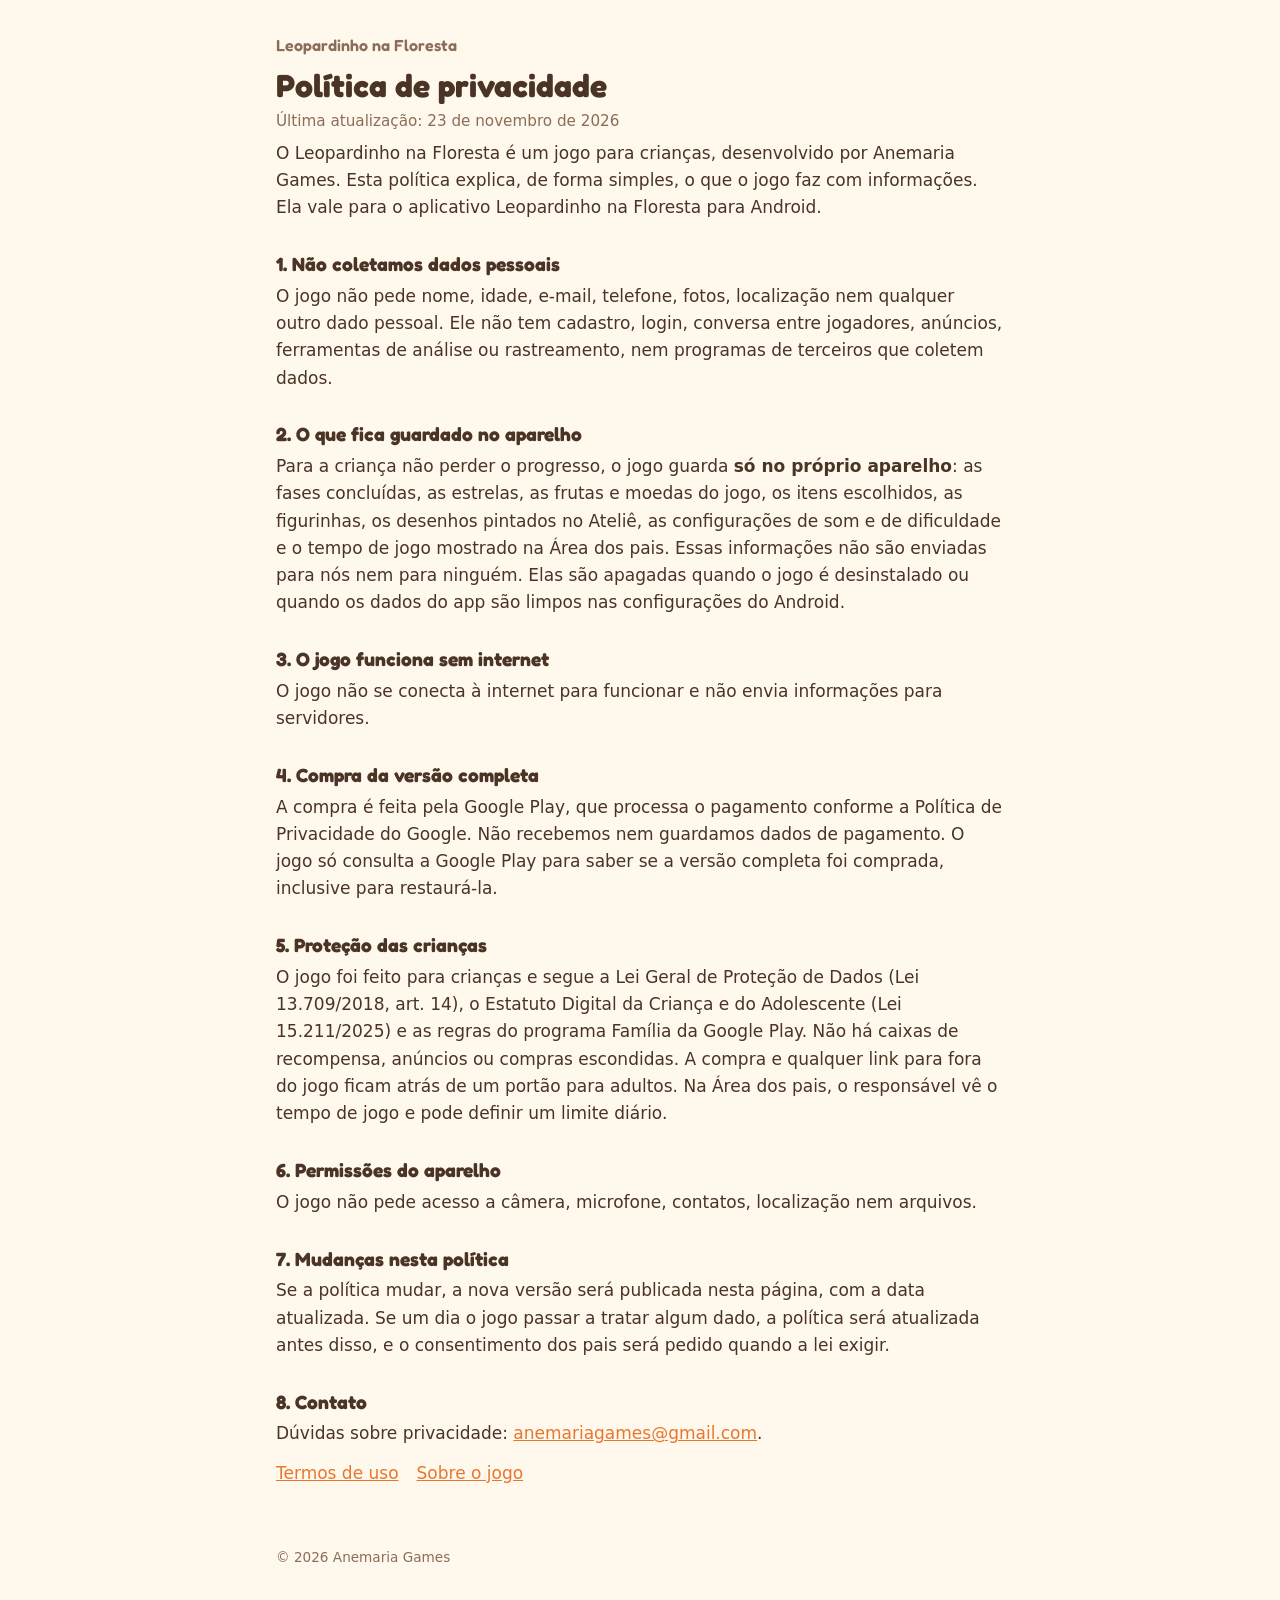
==== leopardinho/privacidade/index.html @ efc87d27 "Site da Anemaria Games com a página, a política de privacidade e os termos do Leopardinho na Florest" ====
<!doctype html>
<html lang="pt-BR">
<head>
<meta charset="utf-8">
<meta name="viewport" content="width=device-width,initial-scale=1">
<title>Política de privacidade</title>
<meta name="description" content="Política de privacidade do jogo Leopardinho na Floresta, da Anemaria Games.">
<link rel="stylesheet" href="/estilo.css">
</head>
<body>
<main>
  <a class="marca" href="/leopardinho/">Leopardinho na Floresta</a>
  <h1>Política de privacidade</h1>
  <p class="data">Última atualização: 23 de novembro de 2026</p>

  <p>O Leopardinho na Floresta é um jogo para crianças, desenvolvido por Anemaria Games. Esta política explica, de forma simples, o que o jogo faz com informações. Ela vale para o aplicativo Leopardinho na Floresta para Android.</p>

  <h2>1. Não coletamos dados pessoais</h2>
  <p>O jogo não pede nome, idade, e-mail, telefone, fotos, localização nem qualquer outro dado pessoal. Ele não tem cadastro, login, conversa entre jogadores, anúncios, ferramentas de análise ou rastreamento, nem programas de terceiros que coletem dados.</p>

  <h2>2. O que fica guardado no aparelho</h2>
  <p>Para a criança não perder o progresso, o jogo guarda <strong>só no próprio aparelho</strong>: as fases concluídas, as estrelas, as frutas e moedas do jogo, os itens escolhidos, as figurinhas, os desenhos pintados no Ateliê, as configurações de som e de dificuldade e o tempo de jogo mostrado na Área dos pais. Essas informações não são enviadas para nós nem para ninguém. Elas são apagadas quando o jogo é desinstalado ou quando os dados do app são limpos nas configurações do Android.</p>

  <h2>3. O jogo funciona sem internet</h2>
  <p>O jogo não se conecta à internet para funcionar e não envia informações para servidores.</p>

  <h2>4. Compra da versão completa</h2>
  <p>A compra é feita pela Google Play, que processa o pagamento conforme a Política de Privacidade do Google. Não recebemos nem guardamos dados de pagamento. O jogo só consulta a Google Play para saber se a versão completa foi comprada, inclusive para restaurá-la.</p>

  <h2>5. Proteção das crianças</h2>
  <p>O jogo foi feito para crianças e segue a Lei Geral de Proteção de Dados (Lei 13.709/2018, art. 14), o Estatuto Digital da Criança e do Adolescente (Lei 15.211/2025) e as regras do programa Família da Google Play. Não há caixas de recompensa, anúncios ou compras escondidas. A compra e qualquer link para fora do jogo ficam atrás de um portão para adultos. Na Área dos pais, o responsável vê o tempo de jogo e pode definir um limite diário.</p>

  <h2>6. Permissões do aparelho</h2>
  <p>O jogo não pede acesso a câmera, microfone, contatos, localização nem arquivos.</p>

  <h2>7. Mudanças nesta política</h2>
  <p>Se a política mudar, a nova versão será publicada nesta página, com a data atualizada. Se um dia o jogo passar a tratar algum dado, a política será atualizada antes disso, e o consentimento dos pais será pedido quando a lei exigir.</p>

  <h2>8. Contato</h2>
  <p>Dúvidas sobre privacidade: <a href="mailto:anemariagames@gmail.com">anemariagames@gmail.com</a>.</p>

  <nav class="links">
    <a href="/leopardinho/termos/">Termos de uso</a>
    <a href="/leopardinho/">Sobre o jogo</a>
  </nav>
</main>
<footer>© 2026 Anemaria Games</footer>
</body>
</html>
---- estilo.css ----
@font-face{font-family:"Fredoka";src:url(/fonts/fredoka.woff2) format("woff2");font-weight:300 700;font-display:swap}
:root{--fundo:#FFF8EC;--cartao:#FFFFFF;--texto:#4A3426;--suave:#8A6E58;--destaque:#E8772E;--linha:#EED9BE}
@media (prefers-color-scheme:dark){:root{--fundo:#231A14;--cartao:#2F241C;--texto:#F4E6D6;--suave:#C9AE95;--destaque:#F2A15E;--linha:#4A3A2C}}
*{box-sizing:border-box}
html{-webkit-text-size-adjust:100%}
body{margin:0;background:var(--fundo);color:var(--texto);font:17px/1.6 system-ui,-apple-system,"Segoe UI",Roboto,sans-serif}
main{max-width:760px;margin:0 auto;padding:32px 16px 48px}
h1,h2,h3,.marca{font-family:"Fredoka",system-ui,sans-serif;line-height:1.25}
h1{font-size:2rem;margin:.2em 0 .1em}
h2{font-size:1.2rem;margin:1.6em 0 .3em}
p,li{margin:.4em 0}
a{color:var(--destaque)}
.marca{font-weight:600;color:var(--suave);text-decoration:none;font-size:1rem}
.data{color:var(--suave);font-size:.95rem;margin-top:0}
.cartao{background:var(--cartao);border:1px solid var(--linha);border-radius:18px;padding:20px;margin:20px 0;display:flex;gap:18px;align-items:center}
.cartao img{width:96px;height:96px;border-radius:22px;flex:none}
.cartao h2{margin:0 0 .2em}
.selo{display:inline-block;background:var(--linha);border-radius:999px;padding:2px 12px;font-size:.9rem}
nav.links{display:flex;flex-wrap:wrap;gap:8px 18px;margin:12px 0}
footer{max-width:760px;margin:0 auto;padding:0 16px 32px;color:var(--suave);font-size:.85rem}
@media (max-width:480px){.cartao{flex-direction:column;align-items:flex-start}h1{font-size:1.6rem}}
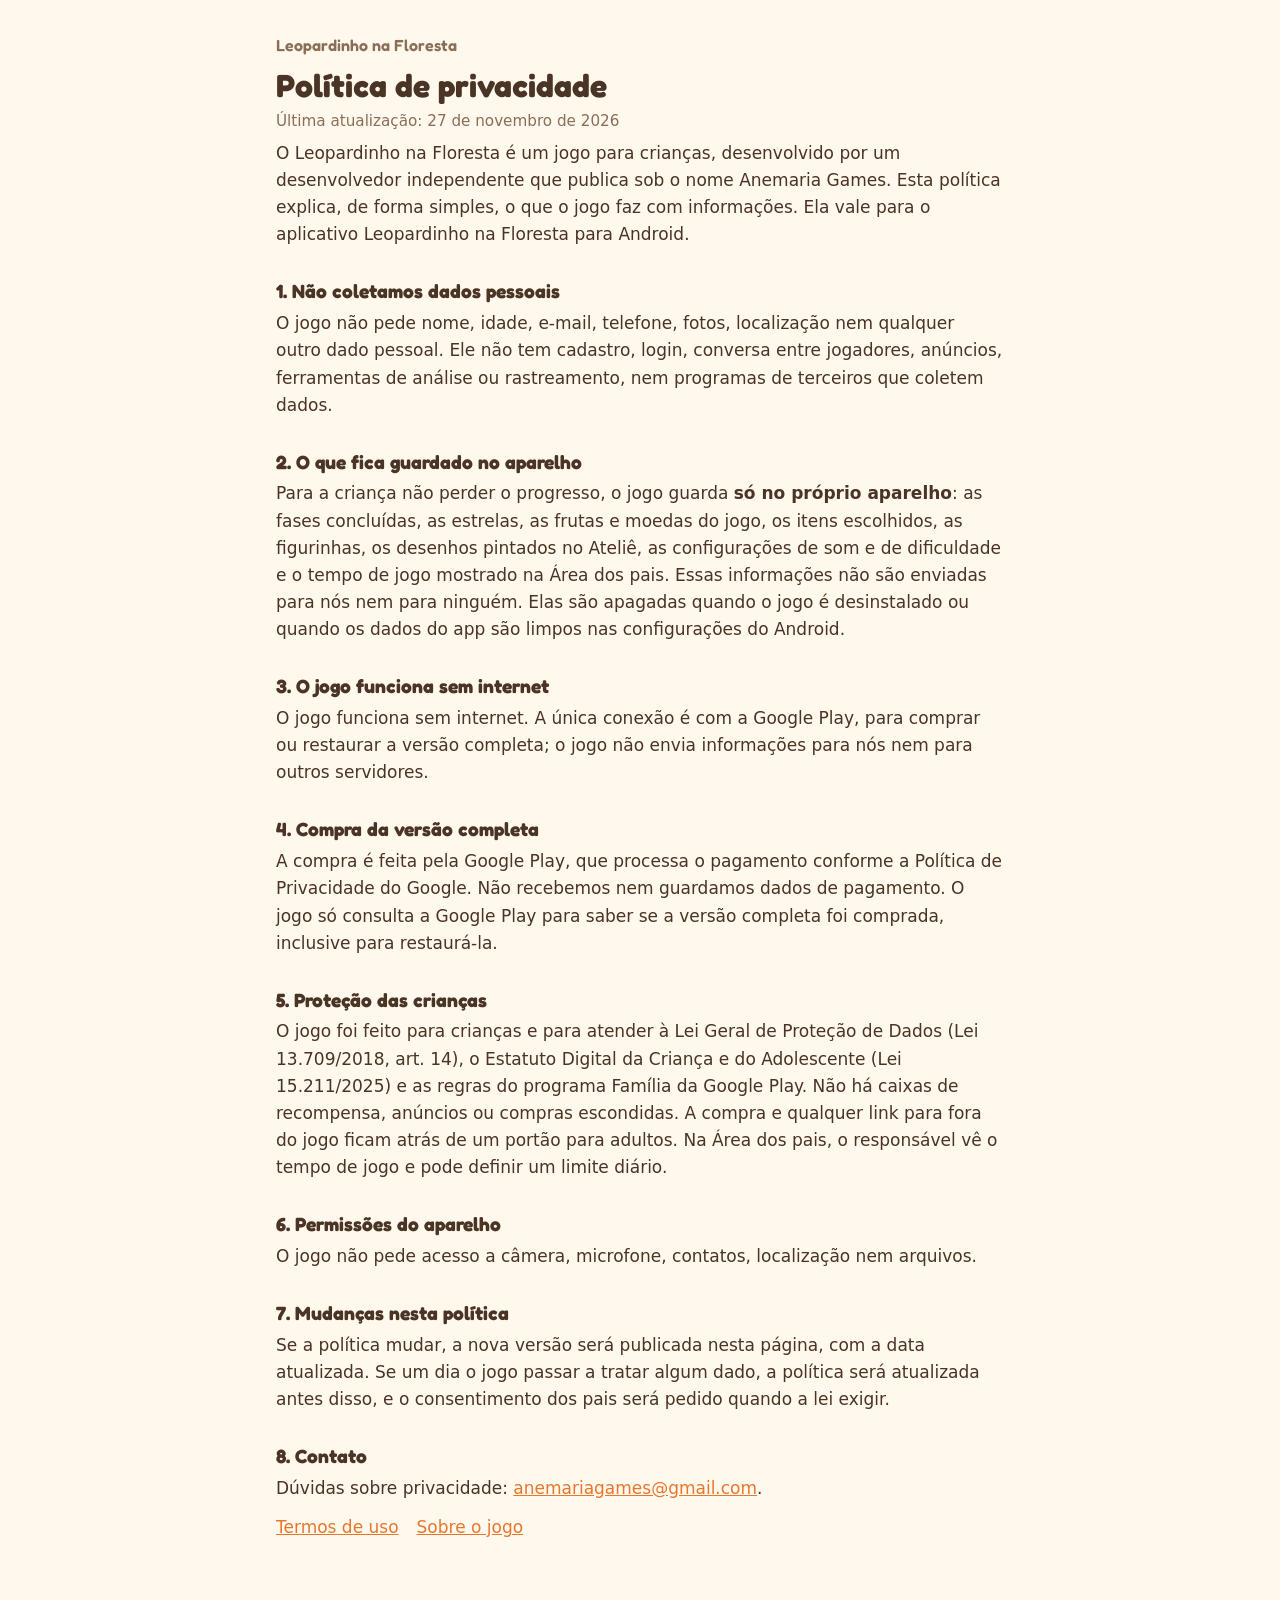
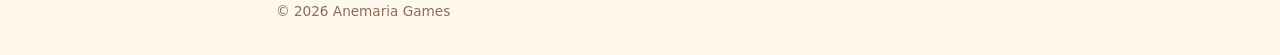
==== commit 03e4dd36: "Política de privacidade e termos de uso do Leopardinho na Floresta Co-Authored-By: Claude Opus 5.5 <" ====
--- a/leopardinho/privacidade/index.html
+++ b/leopardinho/privacidade/index.html
@@ -11,9 +11,9 @@
 <main>
   <a class="marca" href="/leopardinho/">Leopardinho na Floresta</a>
   <h1>Política de privacidade</h1>
-  <p class="data">Última atualização: 23 de novembro de 2026</p>
+  <p class="data">Última atualização: 27 de novembro de 2026</p>
 
-  <p>O Leopardinho na Floresta é um jogo para crianças, desenvolvido por Anemaria Games. Esta política explica, de forma simples, o que o jogo faz com informações. Ela vale para o aplicativo Leopardinho na Floresta para Android.</p>
+  <p>O Leopardinho na Floresta é um jogo para crianças, desenvolvido por um desenvolvedor independente que publica sob o nome Anemaria Games. Esta política explica, de forma simples, o que o jogo faz com informações. Ela vale para o aplicativo Leopardinho na Floresta para Android.</p>
 
   <h2>1. Não coletamos dados pessoais</h2>
   <p>O jogo não pede nome, idade, e-mail, telefone, fotos, localização nem qualquer outro dado pessoal. Ele não tem cadastro, login, conversa entre jogadores, anúncios, ferramentas de análise ou rastreamento, nem programas de terceiros que coletem dados.</p>
@@ -22,13 +22,13 @@
   <p>Para a criança não perder o progresso, o jogo guarda <strong>só no próprio aparelho</strong>: as fases concluídas, as estrelas, as frutas e moedas do jogo, os itens escolhidos, as figurinhas, os desenhos pintados no Ateliê, as configurações de som e de dificuldade e o tempo de jogo mostrado na Área dos pais. Essas informações não são enviadas para nós nem para ninguém. Elas são apagadas quando o jogo é desinstalado ou quando os dados do app são limpos nas configurações do Android.</p>
 
   <h2>3. O jogo funciona sem internet</h2>
-  <p>O jogo não se conecta à internet para funcionar e não envia informações para servidores.</p>
+  <p>O jogo funciona sem internet. A única conexão é com a Google Play, para comprar ou restaurar a versão completa; o jogo não envia informações para nós nem para outros servidores.</p>
 
   <h2>4. Compra da versão completa</h2>
   <p>A compra é feita pela Google Play, que processa o pagamento conforme a Política de Privacidade do Google. Não recebemos nem guardamos dados de pagamento. O jogo só consulta a Google Play para saber se a versão completa foi comprada, inclusive para restaurá-la.</p>
 
   <h2>5. Proteção das crianças</h2>
-  <p>O jogo foi feito para crianças e segue a Lei Geral de Proteção de Dados (Lei 13.709/2018, art. 14), o Estatuto Digital da Criança e do Adolescente (Lei 15.211/2025) e as regras do programa Família da Google Play. Não há caixas de recompensa, anúncios ou compras escondidas. A compra e qualquer link para fora do jogo ficam atrás de um portão para adultos. Na Área dos pais, o responsável vê o tempo de jogo e pode definir um limite diário.</p>
+  <p>O jogo foi feito para crianças e para atender à Lei Geral de Proteção de Dados (Lei 13.709/2018, art. 14), o Estatuto Digital da Criança e do Adolescente (Lei 15.211/2025) e as regras do programa Família da Google Play. Não há caixas de recompensa, anúncios ou compras escondidas. A compra e qualquer link para fora do jogo ficam atrás de um portão para adultos. Na Área dos pais, o responsável vê o tempo de jogo e pode definir um limite diário.</p>
 
   <h2>6. Permissões do aparelho</h2>
   <p>O jogo não pede acesso a câmera, microfone, contatos, localização nem arquivos.</p>
